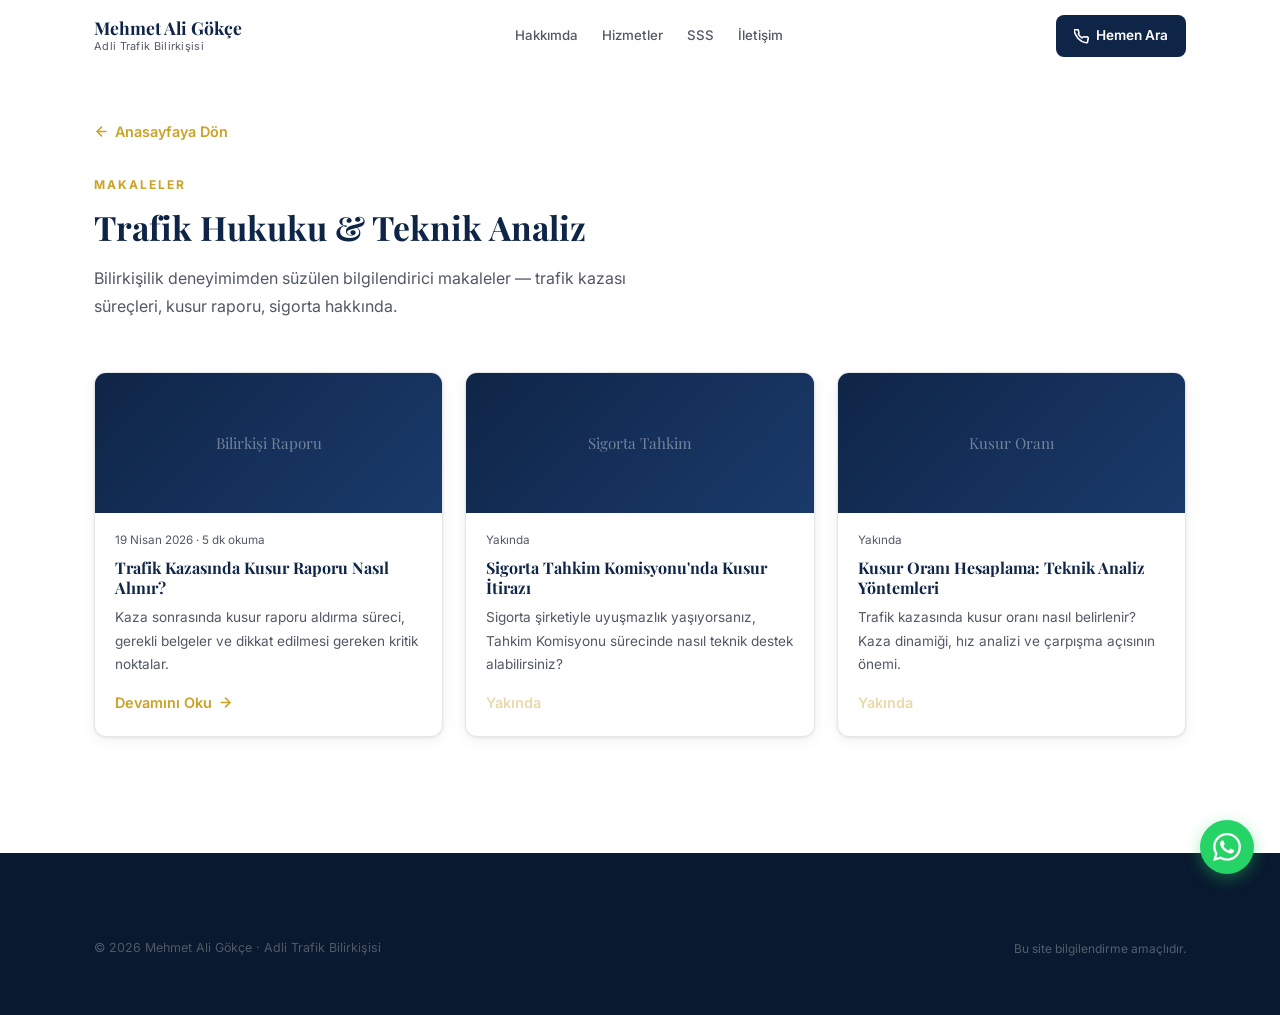
==== makaleler/index.html @ eb79b9b6 "İlk yayın — Adli Trafik Bilirkişisi Mehmet Ali Gökçe sitesi" ====
<!DOCTYPE html>
<html lang="tr">
<head>
  <meta charset="UTF-8">
  <meta name="viewport" content="width=device-width, initial-scale=1.0">
  <title>Makaleler — Adli Trafik Bilirkişisi Mehmet Ali Gökçe</title>
  <meta name="description" content="Trafik kazası kusur raporu, sigorta tahkim süreci ve trafik hukuku hakkında bilgilendirici makaleler.">
  <link rel="canonical" href="https://kazaraporum.github.io/makaleler/">
  <link rel="icon" type="image/svg+xml" href="../assets/favicon.svg">
  <link rel="preconnect" href="https://fonts.googleapis.com">
  <link rel="preconnect" href="https://fonts.gstatic.com" crossorigin>
  <link href="https://fonts.googleapis.com/css2?family=Inter:wght@400;500;600;700&family=Playfair+Display:ital,wght@0,700;1,400&display=swap" rel="stylesheet">
  <link rel="stylesheet" href="../styles.css">
</head>
<body>

<!-- HEADER -->
<header id="header" role="banner">
  <div class="container">
    <div class="header-inner">
      <a href="../" class="header-brand" aria-label="Anasayfa">
        <span class="brand-name">Mehmet Ali Gökçe</span>
        <span class="brand-sub">Adli Trafik Bilirkişisi</span>
      </a>
      <nav class="main-nav" aria-label="Ana navigasyon">
        <a href="../#hakkimda">Hakkımda</a>
        <a href="../#hizmetler">Hizmetler</a>
        <a href="../#sss">SSS</a>
        <a href="../#iletisim">İletişim</a>
      </nav>
      <div class="header-cta">
        <a href="tel:+905074722122" class="btn-call" aria-label="Şimdi ara">
          <svg width="15" height="15" viewBox="0 0 24 24" fill="none" stroke="currentColor" stroke-width="2.5" stroke-linecap="round" stroke-linejoin="round" aria-hidden="true"><path d="M22 16.92v3a2 2 0 01-2.18 2 19.79 19.79 0 01-8.63-3.07A19.5 19.5 0 013.07 9.81a19.79 19.79 0 01-3.07-8.7A2 2 0 012.18 1h3a2 2 0 012 1.72c.127.96.361 1.903.7 2.81a2 2 0 01-.45 2.11L6.91 8.15a16 16 0 006 6l1.27-1.27a2 2 0 012.11-.45c.907.339 1.85.573 2.81.7A2 2 0 0122 16.92z"/></svg>
          Hemen Ara
        </a>
        <button class="hamburger" aria-label="Menüyü aç/kapat" aria-expanded="false">
          <span></span><span></span><span></span>
        </button>
      </div>
    </div>
  </div>
  <nav class="mobile-nav" aria-label="Mobil navigasyon">
    <a href="../#hakkimda">Hakkımda</a>
    <a href="../#hizmetler">Hizmetler</a>
    <a href="../#sss">SSS</a>
    <a href="../#iletisim">İletişim</a>
    <a href="tel:+905074722122" class="btn-call">0507 472 21 22</a>
  </nav>
</header>

<main id="main">
  <section class="articles-page">
    <div class="container">
      <a href="../" class="btn-ghost" style="margin-bottom:32px;display:inline-flex">
        <svg width="15" height="15" viewBox="0 0 24 24" fill="none" stroke="currentColor" stroke-width="2.5" stroke-linecap="round" stroke-linejoin="round" aria-hidden="true"><line x1="19" y1="12" x2="5" y2="12"/><polyline points="12 19 5 12 12 5"/></svg>
        Anasayfaya Dön
      </a>
      <div class="section-header">
        <span class="section-label">Makaleler</span>
        <h1 class="section-title">Trafik Hukuku &amp; Teknik Analiz</h1>
        <p class="section-desc">Bilirkişilik deneyimimden süzülen bilgilendirici makaleler — trafik kazası süreçleri, kusur raporu, sigorta hakkında.</p>
      </div>
      <div class="articles-grid">
        <article class="article-card">
          <div class="article-thumb" aria-hidden="true"><span>Bilirkişi Raporu</span></div>
          <div class="article-body">
            <div class="article-meta">19 Nisan 2026 · 5 dk okuma</div>
            <h2 style="font-size:1rem;margin-bottom:8px">Trafik Kazasında Kusur Raporu Nasıl Alınır?</h2>
            <p>Kaza sonrasında kusur raporu aldırma süreci, gerekli belgeler ve dikkat edilmesi gereken kritik noktalar.</p>
            <a href="trafik-kazasi-kusur-raporu-nasil-alinir.html" class="btn-ghost" style="margin-top:14px">
              Devamını Oku
              <svg width="15" height="15" viewBox="0 0 24 24" fill="none" stroke="currentColor" stroke-width="2.5" stroke-linecap="round" stroke-linejoin="round" aria-hidden="true"><line x1="5" y1="12" x2="19" y2="12"/><polyline points="12 5 19 12 12 19"/></svg>
            </a>
          </div>
        </article>
        <article class="article-card">
          <div class="article-thumb" aria-hidden="true"><span>Sigorta Tahkim</span></div>
          <div class="article-body">
            <div class="article-meta">Yakında</div>
            <h2 style="font-size:1rem;margin-bottom:8px">Sigorta Tahkim Komisyonu'nda Kusur İtirazı</h2>
            <p>Sigorta şirketiyle uyuşmazlık yaşıyorsanız, Tahkim Komisyonu sürecinde nasıl teknik destek alabilirsiniz?</p>
            <span class="btn-ghost" style="margin-top:14px;opacity:.4;cursor:default;pointer-events:none" aria-disabled="true">Yakında</span>
          </div>
        </article>
        <article class="article-card">
          <div class="article-thumb" aria-hidden="true"><span>Kusur Oranı</span></div>
          <div class="article-body">
            <div class="article-meta">Yakında</div>
            <h2 style="font-size:1rem;margin-bottom:8px">Kusur Oranı Hesaplama: Teknik Analiz Yöntemleri</h2>
            <p>Trafik kazasında kusur oranı nasıl belirlenir? Kaza dinamiği, hız analizi ve çarpışma açısının önemi.</p>
            <span class="btn-ghost" style="margin-top:14px;opacity:.4;cursor:default;pointer-events:none" aria-disabled="true">Yakında</span>
          </div>
        </article>
      </div>
    </div>
  </section>
</main>

<footer role="contentinfo">
  <div class="container">
    <div class="footer-bottom" style="border-top:none;padding-top:0;padding:32px 0">
      <p>© 2026 Mehmet Ali Gökçe · Adli Trafik Bilirkişisi</p>
      <p class="legal-note">Bu site bilgilendirme amaçlıdır.</p>
    </div>
  </div>
</footer>

<a href="https://wa.me/905074722122?text=Merhaba%2C%20trafik%20kazas%C4%B1%20hakk%C4%B1nda%20bilgi%20almak%20istiyorum."
   class="sticky-wa" target="_blank" rel="noopener noreferrer" aria-label="WhatsApp ile iletişim">
  <svg viewBox="0 0 24 24" fill="currentColor" aria-hidden="true"><path d="M17.472 14.382c-.297-.149-1.758-.867-2.03-.967-.273-.099-.471-.148-.67.15-.197.297-.767.966-.94 1.164-.173.199-.347.223-.644.075-.297-.15-1.255-.463-2.39-1.475-.883-.788-1.48-1.761-1.653-2.059-.173-.297-.018-.458.13-.606.134-.133.298-.347.446-.52.149-.174.198-.298.298-.497.099-.198.05-.371-.025-.52-.075-.149-.669-1.612-.916-2.207-.242-.579-.487-.5-.669-.51-.173-.008-.371-.01-.57-.01-.198 0-.52.074-.792.372-.272.297-1.04 1.016-1.04 2.479 0 1.462 1.065 2.875 1.213 3.074.149.198 2.096 3.2 5.077 4.487.709.306 1.262.489 1.694.625.712.227 1.36.195 1.871.118.571-.085 1.758-.719 2.006-1.413.248-.694.248-1.289.173-1.413-.074-.124-.272-.198-.57-.347m-5.421 7.403h-.004a9.87 9.87 0 01-5.031-1.378l-.361-.214-3.741.982.998-3.648-.235-.374a9.86 9.86 0 01-1.51-5.26c.001-5.45 4.436-9.884 9.888-9.884 2.64 0 5.122 1.03 6.988 2.898a9.825 9.825 0 012.893 6.994c-.003 5.45-4.437 9.884-9.885 9.884m8.413-18.297A11.815 11.815 0 0012.05 0C5.495 0 .16 5.335.157 11.892c0 2.096.547 4.142 1.588 5.945L.057 24l6.305-1.654a11.882 11.882 0 005.683 1.448h.005c6.554 0 11.89-5.335 11.893-11.893a11.821 11.821 0 00-3.48-8.413z"/></svg>
</a>

<script src="../script.js"></script>
</body>
</html>
---- styles.css ----
/* ═══════════ Reset & Variables ═══════════ */
*, *::before, *::after { box-sizing: border-box; margin: 0; padding: 0; }
:root {
  --navy: #0f2547;
  --navy-light: #1a3a6b;
  --gold: #c9a227;
  --gold-dark: #a07f1c;
  --bg: #ffffff;
  --bg-alt: #f7f8fa;
  --text: #1a1a1a;
  --text-muted: #525866;
  --border: #e5e7eb;
  --whatsapp: #25D366;
  --whatsapp-dark: #128C7E;
  --radius: 12px;
  --shadow: 0 1px 3px rgba(0,0,0,.08), 0 4px 16px rgba(0,0,0,.05);
  --shadow-hover: 0 4px 12px rgba(0,0,0,.12), 0 8px 32px rgba(0,0,0,.08);
  --header-h: 72px;
  --section-py: 80px;
  --container: 1140px;
}
html { scroll-behavior: smooth; font-size: 16px; }
body { font-family: 'Inter', system-ui, -apple-system, sans-serif; color: var(--text); background: var(--bg); line-height: 1.6; }
a { color: inherit; text-decoration: none; }
img { max-width: 100%; display: block; }
ul { list-style: none; }

/* ═══════════ Typography ═══════════ */
h1, h2, h3 { font-family: 'Playfair Display', Georgia, serif; line-height: 1.25; color: var(--navy); }
h1 { font-size: clamp(1.9rem, 5vw, 3rem); font-weight: 700; }
h2 { font-size: clamp(1.5rem, 3vw, 2.1rem); font-weight: 700; }
h3 { font-size: 1.1rem; font-weight: 600; }
p { color: var(--text-muted); line-height: 1.75; }

/* ═══════════ Layout ═══════════ */
.container { max-width: var(--container); margin: 0 auto; padding: 0 24px; }
section { padding: var(--section-py) 0; }
.section-bg { background: var(--bg-alt); }

.section-label { font-size: 0.75rem; font-weight: 700; letter-spacing: 2px; text-transform: uppercase; color: var(--gold); margin-bottom: 12px; display: block; }
.section-title { font-family: 'Playfair Display', serif; font-size: clamp(1.5rem, 3vw, 2.1rem); color: var(--navy); margin-bottom: 16px; }
.section-desc { font-size: 1.0rem; color: var(--text-muted); max-width: 600px; }
.section-header { margin-bottom: 52px; }
.section-header.center { text-align: center; }
.section-header.center .section-desc { margin: 0 auto; }

/* ═══════════ Buttons ═══════════ */
.btn {
  display: inline-flex; align-items: center; gap: 8px;
  padding: 13px 26px; border-radius: 8px;
  font-weight: 600; font-size: 0.95rem;
  cursor: pointer; border: none;
  transition: all .2s ease; white-space: nowrap;
}
.btn-primary { background: var(--navy); color: #fff; }
.btn-primary:hover { background: var(--navy-light); transform: translateY(-1px); }
.btn-whatsapp { background: var(--whatsapp); color: #fff; }
.btn-whatsapp:hover { background: var(--whatsapp-dark); transform: translateY(-1px); }
.btn-outline { background: transparent; color: var(--navy); border: 2px solid var(--navy); }
.btn-outline:hover { background: var(--navy); color: #fff; }
.btn-ghost { background: transparent; color: var(--gold); padding: 0; font-size: 0.9rem; font-weight: 600; display: inline-flex; align-items: center; gap: 6px; }
.btn-ghost:hover { color: var(--gold-dark); gap: 10px; }
.btn-ghost svg { transition: transform .2s; }
.btn-ghost:hover svg { transform: translateX(2px); }

/* ═══════════ HEADER ═══════════ */
#header {
  position: fixed; top: 0; left: 0; right: 0; z-index: 1000;
  background: rgba(255,255,255,0.97); backdrop-filter: blur(8px);
  border-bottom: 1px solid transparent;
  transition: border-color .2s, box-shadow .2s;
  height: var(--header-h);
}
#header.scrolled { border-color: var(--border); box-shadow: 0 1px 8px rgba(0,0,0,.06); }
.header-inner { display: flex; align-items: center; justify-content: space-between; height: var(--header-h); gap: 16px; }
.header-brand { display: flex; flex-direction: column; }
.header-brand .brand-name { font-family: 'Playfair Display', serif; font-size: 1.1rem; font-weight: 700; color: var(--navy); line-height: 1.2; }
.header-brand .brand-sub { font-size: 0.68rem; color: var(--text-muted); letter-spacing: 0.3px; }
nav.main-nav { display: flex; align-items: center; gap: 2px; }
nav.main-nav a { padding: 8px 11px; font-size: 0.83rem; font-weight: 500; color: var(--text-muted); border-radius: 6px; transition: color .15s, background .15s; }
nav.main-nav a:hover { color: var(--navy); background: var(--bg-alt); }
.header-cta { display: flex; align-items: center; gap: 10px; flex-shrink: 0; }
.btn-call { display: flex; align-items: center; gap: 7px; padding: 10px 18px; background: var(--navy); color: #fff; border-radius: 8px; font-size: 0.85rem; font-weight: 600; transition: background .2s; white-space: nowrap; }
.btn-call:hover { background: var(--navy-light); }

/* Hamburger */
.hamburger { display: none; flex-direction: column; gap: 5px; cursor: pointer; padding: 8px; border: none; background: none; }
.hamburger span { display: block; width: 24px; height: 2px; background: var(--navy); border-radius: 2px; transition: all .3s ease; }
.hamburger.open span:nth-child(1) { transform: translateY(7px) rotate(45deg); }
.hamburger.open span:nth-child(2) { opacity: 0; }
.hamburger.open span:nth-child(3) { transform: translateY(-7px) rotate(-45deg); }

/* Mobile nav */
.mobile-nav { display: none; flex-direction: column; background: #fff; border-top: 1px solid var(--border); padding: 16px 24px 20px; position: absolute; top: var(--header-h); left: 0; right: 0; box-shadow: 0 8px 24px rgba(0,0,0,.08); z-index: 999; }
.mobile-nav.open { display: flex; }
.mobile-nav a { padding: 12px 0; font-size: 1rem; font-weight: 500; color: var(--text); border-bottom: 1px solid var(--border); }
.mobile-nav a:last-child { border-bottom: none; }
.mobile-nav .btn-call { margin-top: 16px; justify-content: center; }

/* Skip link */
.skip-link { position: absolute; top: -40px; left: 0; background: var(--navy); color: #fff; padding: 8px 16px; font-size: 0.875rem; z-index: 9999; transition: top .2s; }
.skip-link:focus { top: 0; }

/* ═══════════ HERO ═══════════ */
#hero {
  padding-top: calc(var(--header-h) + 64px);
  padding-bottom: 80px;
  background: linear-gradient(135deg, #0c1f40 0%, #1a3a6b 100%);
  color: #fff;
}
.hero-inner { display: grid; grid-template-columns: 1fr auto; gap: 48px; align-items: center; }
.hero-label { display: inline-flex; align-items: center; gap: 8px; font-size: 0.78rem; font-weight: 700; letter-spacing: 2px; text-transform: uppercase; color: var(--gold); margin-bottom: 20px; }
.hero-label::before { content: ''; display: block; width: 24px; height: 2px; background: var(--gold); }
#hero h1 { color: #fff; margin-bottom: 20px; }
.hero-sub { font-size: 1.05rem; color: rgba(255,255,255,0.72); margin-bottom: 28px; line-height: 1.7; }
.hero-badges { display: flex; flex-wrap: wrap; gap: 10px; margin-bottom: 36px; }
.hero-badge { display: inline-flex; align-items: center; gap: 6px; padding: 7px 14px; border: 1px solid rgba(255,255,255,0.22); border-radius: 999px; font-size: 0.78rem; font-weight: 500; color: rgba(255,255,255,0.82); }
.hero-actions { display: flex; flex-wrap: wrap; gap: 14px; }
.hero-image { width: 260px; height: 260px; border-radius: 50%; overflow: hidden; border: 4px solid rgba(201,162,39,0.5); flex-shrink: 0; display: flex; align-items: center; justify-content: center; background: #0c1f40; box-shadow: 0 0 0 8px rgba(201,162,39,0.1), 0 12px 40px rgba(0,0,0,0.5); }
.hero-image img { width: 100%; height: 100%; object-fit: cover; }

/* ═══════════ STATS BAND ═══════════ */
#stats { padding: 0; background: var(--navy); border-top: 1px solid rgba(255,255,255,0.06); }
.stats-grid { display: grid; grid-template-columns: repeat(4, 1fr); }
.stat-item { text-align: center; padding: 32px 20px; border-right: 1px solid rgba(255,255,255,0.08); }
.stat-item:last-child { border-right: none; }
.stat-num { font-family: 'Playfair Display', serif; font-size: 2rem; font-weight: 700; color: var(--gold); line-height: 1; margin-bottom: 8px; }
.stat-label { font-size: 0.78rem; color: rgba(255,255,255,0.55); letter-spacing: 0.3px; line-height: 1.4; }

/* ═══════════ HAKKIMDA ═══════════ */
#hakkimda { background: var(--bg); }
.about-inner { display: grid; grid-template-columns: 1fr 380px; gap: 64px; align-items: start; }
.about-text p { margin-bottom: 18px; font-size: 0.97rem; }
.about-positioning { margin-top: 28px; padding: 20px 24px; background: var(--navy); color: #fff; border-radius: var(--radius); border-left: 4px solid var(--gold); }
.about-positioning p { color: rgba(255,255,255,0.85); font-style: italic; font-size: 1.05rem; margin: 0; }
.about-cards { display: flex; flex-direction: column; gap: 18px; }
.about-card { background: var(--bg); border: 1px solid var(--border); border-radius: var(--radius); padding: 22px 24px; box-shadow: var(--shadow); }
.about-card h4 { font-family: 'Playfair Display', serif; font-size: 0.95rem; color: var(--navy); margin-bottom: 14px; display: flex; align-items: center; gap: 8px; }
.about-card h4::before { content: ''; display: block; width: 14px; height: 3px; background: var(--gold); border-radius: 2px; flex-shrink: 0; }
.about-card ul li { font-size: 0.85rem; color: var(--text-muted); padding: 6px 0; border-bottom: 1px solid var(--bg-alt); display: flex; align-items: flex-start; gap: 8px; }
.about-card ul li:last-child { border-bottom: none; }
.about-card ul li::before { content: '›'; color: var(--gold); font-weight: 700; flex-shrink: 0; margin-top: 1px; }

/* ═══════════ HİZMETLER ═══════════ */
#hizmetler { background: var(--bg-alt); }
.services-grid { display: grid; grid-template-columns: repeat(3, 1fr); gap: 22px; }
.service-card { background: var(--bg); border: 1px solid var(--border); border-radius: var(--radius); padding: 28px 24px; box-shadow: var(--shadow); transition: all .25s ease; display: flex; flex-direction: column; gap: 14px; }
.service-card:hover { box-shadow: var(--shadow-hover); transform: translateY(-3px); border-color: rgba(201,162,39,0.4); }
.service-icon { width: 48px; height: 48px; background: rgba(15,37,71,0.07); border-radius: 10px; display: flex; align-items: center; justify-content: center; flex-shrink: 0; }
.service-icon svg { width: 24px; height: 24px; color: var(--navy); }
.service-card h3 { font-size: 1.05rem; color: var(--navy); }
.service-card p { font-size: 0.88rem; flex-grow: 1; }
.service-card .btn-ghost { margin-top: auto; }

/* ═══════════ SÜREÇ ═══════════ */
#surec { background: var(--bg); }
.process-grid { display: grid; grid-template-columns: repeat(4, 1fr); gap: 0; position: relative; margin-top: 8px; }
.process-grid::before { content: ''; position: absolute; top: 31px; left: 12.5%; right: 12.5%; height: 2px; background: linear-gradient(90deg, var(--gold) 0%, rgba(201,162,39,0.25) 100%); z-index: 0; }
.process-step { text-align: center; padding: 0 16px; position: relative; z-index: 1; }
.step-num { width: 64px; height: 64px; background: var(--navy); color: var(--gold); font-family: 'Playfair Display', serif; font-size: 1.4rem; font-weight: 700; border-radius: 50%; display: flex; align-items: center; justify-content: center; margin: 0 auto 20px; border: 3px solid #fff; box-shadow: 0 0 0 3px var(--gold); }
.process-step h3 { font-size: 0.95rem; color: var(--navy); margin-bottom: 10px; }
.process-step p { font-size: 0.84rem; }

/* ═══════════ REFERANSLAR ═══════════ */
#referanslar { background: var(--bg-alt); }
.testimonials-grid { display: grid; grid-template-columns: repeat(2, 1fr); gap: 24px; }
.testimonial-card { background: var(--bg); border: 1px solid var(--border); border-radius: var(--radius); padding: 32px; box-shadow: var(--shadow); position: relative; }
.testimonial-card::before { content: '\201C'; font-family: 'Playfair Display', serif; font-size: 5rem; color: var(--gold); opacity: 0.15; position: absolute; top: 10px; left: 20px; line-height: 1; pointer-events: none; }
.testimonial-card p { font-size: 0.97rem; color: var(--text); font-style: italic; line-height: 1.8; margin-bottom: 20px; }
.testimonial-meta { display: flex; align-items: center; gap: 12px; }
.testimonial-avatar { width: 40px; height: 40px; border-radius: 50%; background: var(--navy); display: flex; align-items: center; justify-content: center; font-family: 'Playfair Display', serif; font-size: 1rem; color: var(--gold); font-weight: 700; flex-shrink: 0; }
.testimonial-name { font-weight: 600; font-size: 0.88rem; color: var(--navy); }
.testimonial-role { font-size: 0.78rem; color: var(--text-muted); }
.stars { color: var(--gold); font-size: 0.88rem; letter-spacing: 2px; margin-left: auto; }

/* ═══════════ SSS ═══════════ */
#sss { background: var(--bg); }
.faq-list { max-width: 780px; margin: 0 auto; }
.faq-item { border-bottom: 1px solid var(--border); }
.faq-question { display: flex; justify-content: space-between; align-items: center; padding: 20px 0; cursor: pointer; gap: 16px; font-weight: 600; font-size: 0.97rem; color: var(--navy); background: none; border: none; width: 100%; text-align: left; transition: color .15s; font-family: inherit; }
.faq-question:hover { color: var(--gold); }
.faq-chevron { width: 22px; height: 22px; border-radius: 50%; background: var(--bg-alt); display: flex; align-items: center; justify-content: center; flex-shrink: 0; transition: transform .25s, background .2s; }
.faq-item.open .faq-chevron { transform: rotate(180deg); background: var(--navy); }
.faq-item.open .faq-chevron svg { color: #fff; }
.faq-answer { overflow: hidden; max-height: 0; transition: max-height .3s ease; }
.faq-item.open .faq-answer { max-height: 300px; }
.faq-answer-inner { padding-bottom: 20px; }
.faq-answer-inner p { font-size: 0.93rem; }

/* ═══════════ MAKALEler ÖNIZLEME ═══════════ */
#makaleler { background: var(--bg-alt); }
.articles-grid { display: grid; grid-template-columns: repeat(3, 1fr); gap: 22px; margin-bottom: 36px; }
.article-card { background: var(--bg); border: 1px solid var(--border); border-radius: var(--radius); overflow: hidden; box-shadow: var(--shadow); transition: box-shadow .2s, transform .2s; display: flex; flex-direction: column; }
.article-card:hover { box-shadow: var(--shadow-hover); transform: translateY(-2px); }
.article-thumb { height: 140px; background: linear-gradient(135deg, var(--navy) 0%, var(--navy-light) 100%); display: flex; align-items: center; justify-content: center; padding: 20px; }
.article-thumb span { font-family: 'Playfair Display', serif; font-size: 0.95rem; color: rgba(255,255,255,0.4); text-align: center; }
.article-body { padding: 18px 20px 22px; flex-grow: 1; display: flex; flex-direction: column; }
.article-meta { font-size: 0.73rem; color: var(--text-muted); margin-bottom: 8px; }
.article-body h3 { font-size: 0.97rem; margin-bottom: 8px; }
.article-body p { font-size: 0.85rem; flex-grow: 1; }
.article-body .btn-ghost { margin-top: 14px; }
.articles-more { text-align: center; }

/* ═══════════ İLETİŞİM ═══════════ */
#iletisim { background: var(--navy); }
#iletisim .section-label { color: var(--gold); }
#iletisim .section-title { color: #fff; }
#iletisim .section-desc { color: rgba(255,255,255,0.6); }
.contact-grid { display: grid; grid-template-columns: repeat(3, 1fr); gap: 18px; margin-bottom: 40px; }
.contact-card { background: rgba(255,255,255,0.06); border: 1px solid rgba(255,255,255,0.1); border-radius: var(--radius); padding: 30px 22px; text-align: center; transition: background .2s, border-color .2s; display: block; }
.contact-card:hover { background: rgba(255,255,255,0.1); border-color: rgba(255,255,255,0.22); }
.contact-icon { width: 54px; height: 54px; border-radius: 50%; margin: 0 auto 16px; display: flex; align-items: center; justify-content: center; }
.contact-icon.phone { background: rgba(201,162,39,0.18); color: var(--gold); }
.contact-icon.wa { background: rgba(37,211,102,0.18); color: var(--whatsapp); }
.contact-icon.email { background: rgba(255,255,255,0.1); color: rgba(255,255,255,0.65); }
.contact-icon svg { width: 24px; height: 24px; }
.contact-card h3 { color: #fff; font-size: 0.97rem; margin-bottom: 6px; }
.contact-card p { color: rgba(255,255,255,0.5); font-size: 0.83rem; margin-bottom: 16px; }
.contact-link { display: inline-block; color: var(--gold); font-weight: 600; font-size: 0.92rem; word-break: break-all; }
.contact-region { text-align: center; color: rgba(255,255,255,0.45); font-size: 0.84rem; padding-top: 24px; border-top: 1px solid rgba(255,255,255,0.08); }

/* ═══════════ FOOTER ═══════════ */
footer { background: #09192f; color: rgba(255,255,255,0.55); padding: 52px 0 24px; }
.footer-inner { display: grid; grid-template-columns: 2fr 1fr 1fr; gap: 48px; margin-bottom: 36px; }
.footer-brand .brand-name { font-family: 'Playfair Display', serif; font-size: 1.2rem; color: #fff; margin-bottom: 2px; }
.footer-brand .brand-sub { font-size: 0.75rem; color: var(--gold); margin-bottom: 14px; }
.footer-brand p { font-size: 0.84rem; max-width: 280px; }
footer h4 { font-family: 'Playfair Display', serif; font-size: 0.9rem; color: #fff; margin-bottom: 14px; }
.footer-links { display: flex; flex-direction: column; gap: 8px; }
.footer-links a { font-size: 0.84rem; color: rgba(255,255,255,0.5); transition: color .15s; }
.footer-links a:hover { color: var(--gold); }
.footer-contact-list { display: flex; flex-direction: column; gap: 10px; }
.footer-contact-list li { display: flex; align-items: center; gap: 8px; font-size: 0.84rem; }
.footer-contact-list li svg { width: 14px; height: 14px; flex-shrink: 0; opacity: 0.5; }
.footer-bottom { border-top: 1px solid rgba(255,255,255,0.07); padding-top: 20px; display: flex; justify-content: space-between; align-items: center; flex-wrap: wrap; gap: 8px; font-size: 0.78rem; }
.footer-bottom p { margin: 0; }
.legal-note { color: rgba(255,255,255,0.3); font-size: 0.75rem; }

/* ═══════════ STICKY WHATSAPP ═══════════ */
.sticky-wa { position: fixed; bottom: 26px; right: 26px; z-index: 900; width: 54px; height: 54px; background: var(--whatsapp); border-radius: 50%; display: flex; align-items: center; justify-content: center; box-shadow: 0 4px 16px rgba(37,211,102,0.4); transition: transform .2s, box-shadow .2s; }
.sticky-wa:hover { transform: scale(1.1); box-shadow: 0 6px 24px rgba(37,211,102,0.55); }
.sticky-wa svg { width: 28px; height: 28px; color: #fff; }

/* ═══════════ Makale sayfaları ═══════════ */
.article-page { padding-top: calc(var(--header-h) + 48px); padding-bottom: 80px; }
.article-page-inner { max-width: 760px; margin: 0 auto; }
.article-page-inner .back-link { display: inline-flex; align-items: center; gap: 6px; color: var(--text-muted); font-size: 0.875rem; margin-bottom: 32px; transition: color .15s; }
.article-page-inner .back-link:hover { color: var(--navy); }
.article-page-inner h1 { font-size: clamp(1.5rem, 3.5vw, 2rem); margin-bottom: 16px; }
.article-meta-bar { display: flex; gap: 16px; font-size: 0.8rem; color: var(--text-muted); margin-bottom: 36px; padding-bottom: 24px; border-bottom: 1px solid var(--border); flex-wrap: wrap; }
.article-content p { margin-bottom: 20px; font-size: 0.97rem; color: var(--text); line-height: 1.8; }
.article-content h2 { font-size: 1.25rem; margin: 36px 0 14px; }
.article-content ul { margin: 0 0 20px 20px; list-style: disc; }
.article-content ul li { font-size: 0.95rem; color: var(--text-muted); margin-bottom: 8px; }
.article-cta-box { margin-top: 48px; padding: 32px; background: var(--navy); border-radius: var(--radius); text-align: center; }
.article-cta-box p { color: rgba(255,255,255,0.75); margin-bottom: 20px; font-size: 0.95rem; }
.article-cta-box .btn { margin: 0 auto; }

/* ═══════════ 404 ═══════════ */
.page-404 { min-height: 100vh; display: flex; align-items: center; justify-content: center; text-align: center; padding: 40px 24px; }
.page-404 .num { font-family: 'Playfair Display', serif; font-size: 8rem; color: var(--gold); line-height: 1; opacity: 0.3; }
.page-404 h1 { font-size: 1.75rem; margin-bottom: 12px; }
.page-404 p { margin-bottom: 28px; }

/* ═══════════ Makaleler liste sayfası ═══════════ */
.articles-page { padding-top: calc(var(--header-h) + 48px); padding-bottom: 80px; }

/* ═══════════ RESPONSIVE ═══════════ */
@media (max-width: 1024px) {
  .about-inner { grid-template-columns: 1fr; }
  .about-cards { flex-direction: row; flex-wrap: wrap; }
  .about-card { flex: 1; min-width: 260px; }
  .services-grid { grid-template-columns: repeat(2, 1fr); }
  .footer-inner { grid-template-columns: 1fr 1fr; }
  .footer-brand { grid-column: 1 / -1; }
}
@media (max-width: 768px) {
  :root { --section-py: 56px; }
  nav.main-nav { display: none; }
  .header-cta .btn-call { display: none; }
  .hamburger { display: flex; }
  .hero-inner { grid-template-columns: 1fr; text-align: center; }
  .hero-label { justify-content: center; }
  .hero-badges { justify-content: center; }
  .hero-actions { justify-content: center; }
  .hero-image { width: 180px; height: 180px; margin: 0 auto; }
  .stats-grid { grid-template-columns: repeat(2, 1fr); }
  .stat-item:nth-child(2) { border-right: none; }
  .process-grid { grid-template-columns: repeat(2, 1fr); gap: 36px; }
  .process-grid::before { display: none; }
  .testimonials-grid { grid-template-columns: 1fr; }
  .articles-grid { grid-template-columns: 1fr; max-width: 480px; margin-left: auto; margin-right: auto; }
  .contact-grid { grid-template-columns: 1fr; max-width: 360px; margin-left: auto; margin-right: auto; }
  .footer-inner { grid-template-columns: 1fr; gap: 28px; }
  .footer-bottom { flex-direction: column; text-align: center; }
}
@media (max-width: 540px) {
  .services-grid { grid-template-columns: 1fr; }
  .hero-actions { flex-direction: column; }
  .hero-actions .btn { justify-content: center; }
  .process-grid { grid-template-columns: 1fr; }
  .about-card { min-width: 100%; }
}
@media (prefers-reduced-motion: reduce) {
  *, *::before, *::after { animation-duration: .01ms !important; transition-duration: .01ms !important; }
  html { scroll-behavior: auto; }
}
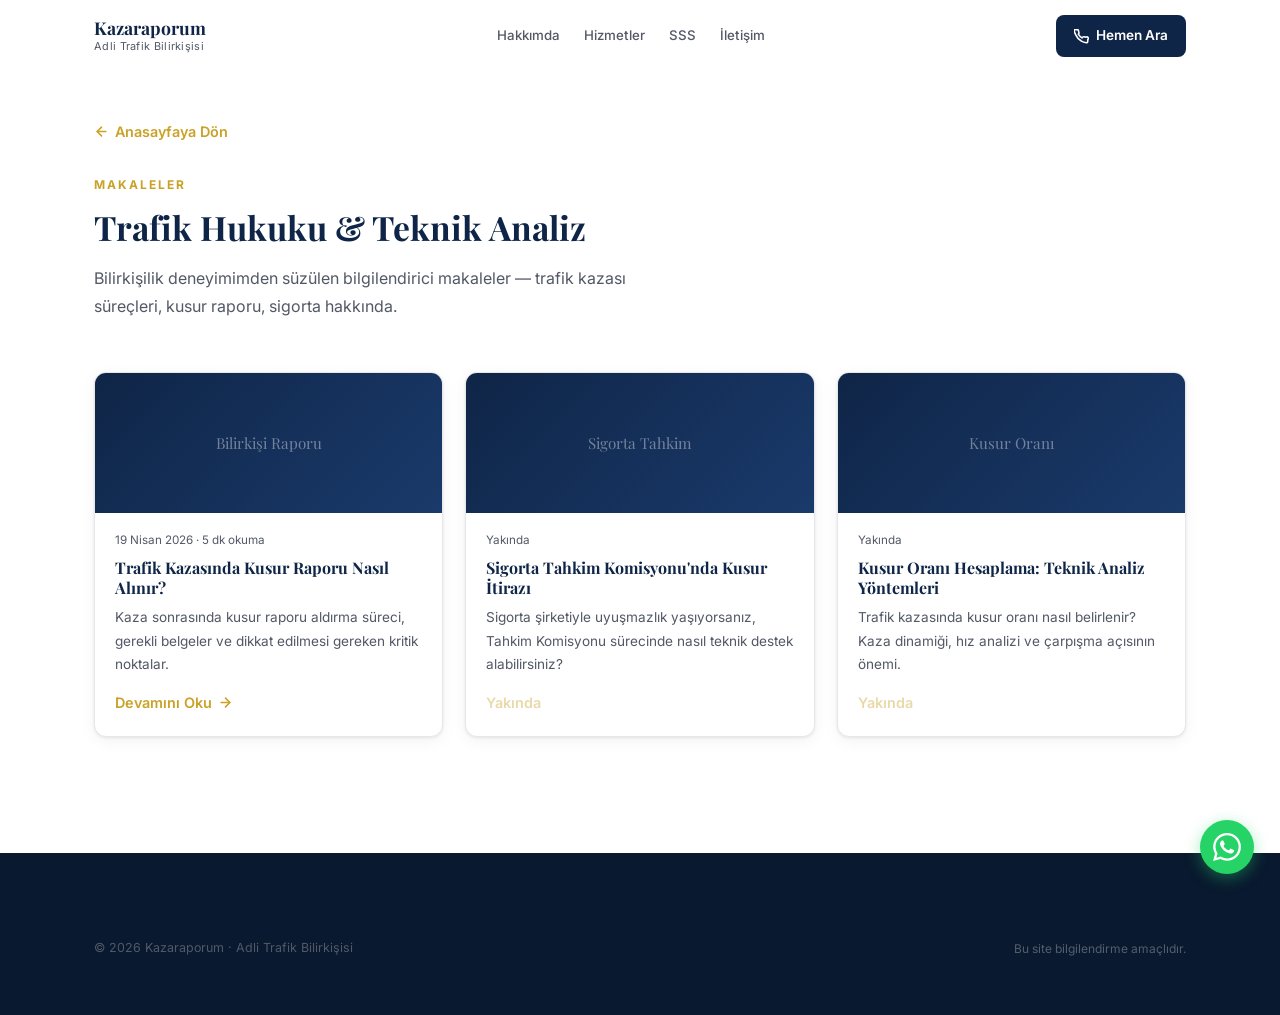
==== commit 9207875e: "404 ve makaleler sayfalarında marka tutarsızlığı düzeltildi - 404.html, makaleler/index.html, makale" ====
--- a/makaleler/index.html
+++ b/makaleler/index.html
@@ -3,9 +3,9 @@
 <head>
   <meta charset="UTF-8">
   <meta name="viewport" content="width=device-width, initial-scale=1.0">
-  <title>Makaleler — Adli Trafik Bilirkişisi Mehmet Ali Gökçe</title>
+  <title>Makaleler — Adli Trafik Bilirkişisi Kazaraporum</title>
   <meta name="description" content="Trafik kazası kusur raporu, sigorta tahkim süreci ve trafik hukuku hakkında bilgilendirici makaleler.">
-  <link rel="canonical" href="https://kazaraporum.github.io/makaleler/">
+  <link rel="canonical" href="https://izmirtrafikbilirkisi.github.io/kazaraporum-site/makaleler/">
   <link rel="icon" type="image/svg+xml" href="../assets/favicon.svg">
   <link rel="preconnect" href="https://fonts.googleapis.com">
   <link rel="preconnect" href="https://fonts.gstatic.com" crossorigin>
@@ -19,7 +19,7 @@
   <div class="container">
     <div class="header-inner">
       <a href="../" class="header-brand" aria-label="Anasayfa">
-        <span class="brand-name">Mehmet Ali Gökçe</span>
+        <span class="brand-name">Kazaraporum</span>
         <span class="brand-sub">Adli Trafik Bilirkişisi</span>
       </a>
       <nav class="main-nav" aria-label="Ana navigasyon">
@@ -29,7 +29,7 @@
         <a href="../#iletisim">İletişim</a>
       </nav>
       <div class="header-cta">
-        <a href="tel:+905074722122" class="btn-call" aria-label="Şimdi ara">
+        <a href="tel:+905456224203" class="btn-call" aria-label="Şimdi ara">
           <svg width="15" height="15" viewBox="0 0 24 24" fill="none" stroke="currentColor" stroke-width="2.5" stroke-linecap="round" stroke-linejoin="round" aria-hidden="true"><path d="M22 16.92v3a2 2 0 01-2.18 2 19.79 19.79 0 01-8.63-3.07A19.5 19.5 0 013.07 9.81a19.79 19.79 0 01-3.07-8.7A2 2 0 012.18 1h3a2 2 0 012 1.72c.127.96.361 1.903.7 2.81a2 2 0 01-.45 2.11L6.91 8.15a16 16 0 006 6l1.27-1.27a2 2 0 012.11-.45c.907.339 1.85.573 2.81.7A2 2 0 0122 16.92z"/></svg>
           Hemen Ara
         </a>
@@ -44,7 +44,7 @@
     <a href="../#hizmetler">Hizmetler</a>
     <a href="../#sss">SSS</a>
     <a href="../#iletisim">İletişim</a>
-    <a href="tel:+905074722122" class="btn-call">0507 472 21 22</a>
+    <a href="tel:+905456224203" class="btn-call">0545 622 42 03</a>
   </nav>
 </header>
 
@@ -99,13 +99,13 @@
 <footer role="contentinfo">
   <div class="container">
     <div class="footer-bottom" style="border-top:none;padding-top:0;padding:32px 0">
-      <p>© 2026 Mehmet Ali Gökçe · Adli Trafik Bilirkişisi</p>
+      <p>© 2026 Kazaraporum · Adli Trafik Bilirkişisi</p>
       <p class="legal-note">Bu site bilgilendirme amaçlıdır.</p>
     </div>
   </div>
 </footer>
 
-<a href="https://wa.me/905074722122?text=Merhaba%2C%20trafik%20kazas%C4%B1%20hakk%C4%B1nda%20bilgi%20almak%20istiyorum."
+<a href="https://wa.me/905456224203?text=Merhaba%2C%20trafik%20kazas%C4%B1%20hakk%C4%B1nda%20bilgi%20almak%20istiyorum."
    class="sticky-wa" target="_blank" rel="noopener noreferrer" aria-label="WhatsApp ile iletişim">
   <svg viewBox="0 0 24 24" fill="currentColor" aria-hidden="true"><path d="M17.472 14.382c-.297-.149-1.758-.867-2.03-.967-.273-.099-.471-.148-.67.15-.197.297-.767.966-.94 1.164-.173.199-.347.223-.644.075-.297-.15-1.255-.463-2.39-1.475-.883-.788-1.48-1.761-1.653-2.059-.173-.297-.018-.458.13-.606.134-.133.298-.347.446-.52.149-.174.198-.298.298-.497.099-.198.05-.371-.025-.52-.075-.149-.669-1.612-.916-2.207-.242-.579-.487-.5-.669-.51-.173-.008-.371-.01-.57-.01-.198 0-.52.074-.792.372-.272.297-1.04 1.016-1.04 2.479 0 1.462 1.065 2.875 1.213 3.074.149.198 2.096 3.2 5.077 4.487.709.306 1.262.489 1.694.625.712.227 1.36.195 1.871.118.571-.085 1.758-.719 2.006-1.413.248-.694.248-1.289.173-1.413-.074-.124-.272-.198-.57-.347m-5.421 7.403h-.004a9.87 9.87 0 01-5.031-1.378l-.361-.214-3.741.982.998-3.648-.235-.374a9.86 9.86 0 01-1.51-5.26c.001-5.45 4.436-9.884 9.888-9.884 2.64 0 5.122 1.03 6.988 2.898a9.825 9.825 0 012.893 6.994c-.003 5.45-4.437 9.884-9.885 9.884m8.413-18.297A11.815 11.815 0 0012.05 0C5.495 0 .16 5.335.157 11.892c0 2.096.547 4.142 1.588 5.945L.057 24l6.305-1.654a11.882 11.882 0 005.683 1.448h.005c6.554 0 11.89-5.335 11.893-11.893a11.821 11.821 0 00-3.48-8.413z"/></svg>
 </a>
--- a/styles.css
+++ b/styles.css
@@ -1,5 +1,6 @@
 /* ═══════════ Reset & Variables ═══════════ */
 *, *::before, *::after { box-sizing: border-box; margin: 0; padding: 0; }
+body { -webkit-user-select: none; -moz-user-select: none; -ms-user-select: none; user-select: none; }
 :root {
   --navy: #0f2547;
   --navy-light: #1a3a6b;
@@ -22,7 +23,7 @@
 html { scroll-behavior: smooth; font-size: 16px; }
 body { font-family: 'Inter', system-ui, -apple-system, sans-serif; color: var(--text); background: var(--bg); line-height: 1.6; }
 a { color: inherit; text-decoration: none; }
-img { max-width: 100%; display: block; }
+img { max-width: 100%; display: block; pointer-events: none; -webkit-user-drag: none; user-drag: none; }
 ul { list-style: none; }
 
 /* ═══════════ Typography ═══════════ */
